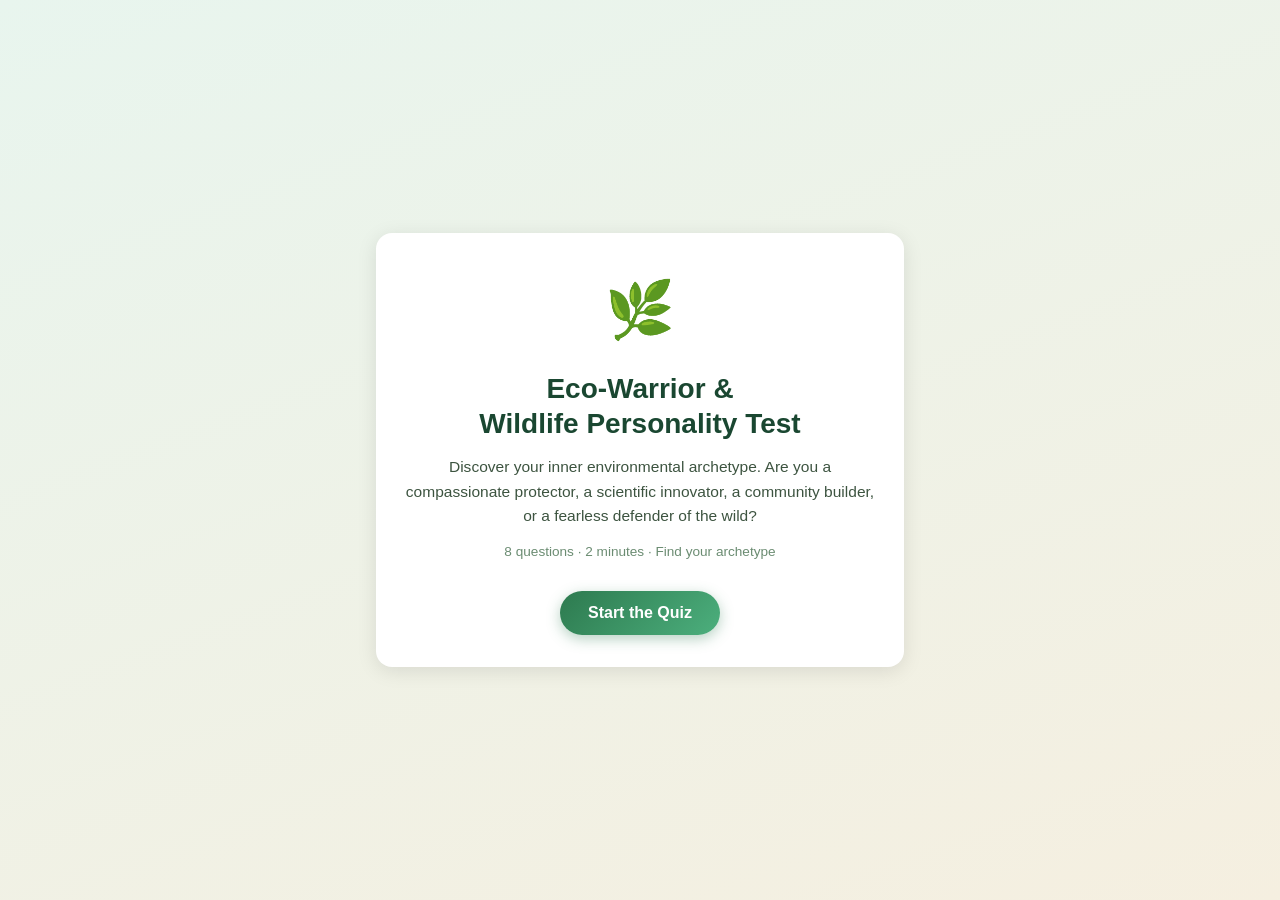
==== index.html @ ed397ce4 "Add files via upload" ====
<!DOCTYPE html>
<html lang="en">
<head>
  <meta charset="UTF-8" />
  <meta name="viewport" content="width=device-width, initial-scale=1.0" />
  <title>Eco-Warrior & Wildlife Personality Test</title>
  <link rel="stylesheet" href="style.css" />
</head>
<body>

  <div id="test-banner" class="test-banner hidden">⚠️ TEST MODE — submissions logged, not sent</div>

  <!-- Hidden iframe + form for Google Form submission (no page redirect) -->
  <iframe name="hidden-form-target" style="display:none;" aria-hidden="true"></iframe>
  <form id="google-form" method="POST" target="hidden-form-target" style="display:none;" aria-hidden="true"></form>

  <div class="app">

    <!-- LANDING -->
    <section id="page-landing" class="page active">
      <div class="card landing-card">
        <div class="hero-icon">🌿</div>
        <h1>Eco-Warrior &amp;<br>Wildlife Personality Test</h1>
        <p class="subtitle">Discover your inner environmental archetype. Are you a compassionate protector, a scientific innovator, a community builder, or a fearless defender of the wild?</p>
        <p class="tagline">8 questions · 2 minutes · Find your archetype</p>
        <button class="btn btn-primary" id="btn-start">Start the Quiz</button>
      </div>
    </section>

    <!-- QUIZ -->
    <section id="page-quiz" class="page">
      <div class="quiz-header">
        <div class="progress-wrap">
          <div class="progress-fill" id="progress-fill"></div>
        </div>
        <div class="progress-label" id="progress-label">Question 1 of 8</div>
      </div>
      <div class="card question-card">
        <p class="q-number" id="q-number">Q1</p>
        <h2 class="q-text" id="q-text"></h2>
        <div id="options-single" class="options-list"></div>
        <div id="options-multi" class="options-list hidden"></div>
        <div class="quiz-nav">
          <button class="btn btn-secondary" id="btn-back">Back</button>
          <button class="btn btn-primary" id="btn-next" disabled>Next</button>
        </div>
      </div>
    </section>

    <!-- RESULT -->
    <section id="page-result" class="page">
      <div class="card result-card">
        <div class="result-icon" id="result-icon"></div>
        <p class="result-label">Your archetype is</p>
        <h2 class="result-title" id="result-title"></h2>
        <p class="result-desc" id="result-desc"></p>
        <div class="secondary-block">
          <span class="secondary-label">Secondary archetype: </span>
          <span class="secondary-name" id="secondary-name"></span>
        </div>
        <div class="score-bars" id="score-bars"></div>
        <button class="btn btn-primary" id="btn-retake">Retake Quiz</button>
      </div>
    </section>

  </div>

  <!-- Test mode modal -->
  <div id="test-modal" class="modal-overlay hidden">
    <div class="modal-box">
      <h3>TEST MODE — Submission Data</h3>
      <p class="modal-note">Verify these field IDs match your Google Form. Set <code>TEST_MODE = false</code> in script.js when ready.</p>
      <pre id="test-modal-content"></pre>
      <button class="btn btn-primary" id="test-modal-close">Close</button>
    </div>
  </div>

  <script src="script.js"></script>
</body>
</html>
---- style.css ----
*, *::before, *::after { box-sizing: border-box; margin: 0; padding: 0; }

:root {
  --green-dark:  #1a4731;
  --green-mid:   #2d7a4f;
  --green-light: #4caf7d;
  --green-pale:  #e8f5ee;
  --earth:       #8b6914;
  --earth-light: #f5efe0;
  --text-dark:   #1c2b1e;
  --text-mid:    #3d5440;
  --text-light:  #6b8c72;
  --white:       #ffffff;
  --shadow:      0 4px 20px rgba(0,0,0,0.10);
  --radius:      16px;
  --radius-sm:   10px;
  --t:           0.25s ease;
}

body {
  font-family: -apple-system, BlinkMacSystemFont, 'Segoe UI', Roboto, sans-serif;
  background: linear-gradient(160deg, #e8f5ee 0%, #f5efe0 100%);
  min-height: 100vh;
  color: var(--text-dark);
  line-height: 1.6;
}

.app {
  max-width: 560px;
  margin: 0 auto;
  padding: 16px;
  min-height: 100vh;
  display: flex;
  flex-direction: column;
  justify-content: center;
}

.page { display: none; }
.page.active { display: block; animation: fadeIn 0.3s ease; }
@keyframes fadeIn { from { opacity: 0; transform: translateY(12px); } to { opacity: 1; transform: translateY(0); } }

.card { background: var(--white); border-radius: var(--radius); padding: 32px 28px; box-shadow: var(--shadow); }

/* Landing */
.landing-card { text-align: center; }
.hero-icon { font-size: 56px; margin-bottom: 16px; }
.landing-card h1 { font-size: 1.75rem; font-weight: 800; color: var(--green-dark); line-height: 1.25; margin-bottom: 14px; }
.subtitle { color: var(--text-mid); font-size: 0.97rem; margin-bottom: 12px; }
.tagline { font-size: 0.85rem; color: var(--text-light); margin-bottom: 28px; font-weight: 500; }

/* Buttons */
.btn { display: inline-block; padding: 13px 28px; border-radius: 50px; font-size: 1rem; font-weight: 700; cursor: pointer; border: none; transition: transform var(--t), box-shadow var(--t); }
.btn:active { transform: scale(0.97); }
.btn-primary { background: linear-gradient(135deg, var(--green-mid), var(--green-light)); color: var(--white); box-shadow: 0 4px 14px rgba(45,122,79,0.35); }
.btn-primary:hover { box-shadow: 0 6px 20px rgba(45,122,79,0.45); transform: translateY(-1px); }
.btn-primary:disabled { background: #b0c9b8; box-shadow: none; cursor: not-allowed; transform: none; }
.btn-secondary { background: var(--green-pale); color: var(--green-dark); }
.btn-secondary:hover { background: #d4ecde; }

/* Progress */
.quiz-header { margin-bottom: 16px; }
.progress-wrap { background: #d4ecde; border-radius: 50px; height: 8px; overflow: hidden; margin-bottom: 8px; }
.progress-fill { height: 100%; background: linear-gradient(90deg, var(--green-mid), var(--green-light)); border-radius: 50px; transition: width 0.4s ease; }
.progress-label { font-size: 0.82rem; color: var(--text-light); font-weight: 600; text-align: right; }

/* Question */
.q-number { font-size: 0.8rem; font-weight: 700; color: var(--green-light); text-transform: uppercase; letter-spacing: 0.08em; margin-bottom: 8px; }
.q-text { font-size: 1.15rem; font-weight: 700; color: var(--green-dark); margin-bottom: 22px; line-height: 1.4; }

/* Options */
.options-list { display: flex; flex-direction: column; gap: 10px; margin-bottom: 24px; }
.options-list.hidden { display: none; }

.option-btn {
  width: 100%; text-align: left; padding: 14px 18px;
  border-radius: var(--radius-sm); border: 2px solid #d4ecde;
  background: var(--green-pale); color: var(--text-dark);
  font-size: 0.95rem; cursor: pointer; line-height: 1.4;
  transition: border-color var(--t), background var(--t), transform var(--t);
}
.option-btn:hover { border-color: var(--green-light); background: #ddf0e6; transform: translateX(3px); }
.option-btn.selected { border-color: var(--green-mid); background: #c8e8d4; font-weight: 600; }

.option-check-label {
  display: flex; align-items: flex-start; gap: 12px; padding: 14px 18px;
  border-radius: var(--radius-sm); border: 2px solid #d4ecde;
  background: var(--green-pale); cursor: pointer; font-size: 0.95rem; line-height: 1.4;
  transition: border-color var(--t), background var(--t);
}
.option-check-label:hover { border-color: var(--green-light); background: #ddf0e6; }
.option-check-label.selected { border-color: var(--green-mid); background: #c8e8d4; font-weight: 600; }
.option-check-label input[type="checkbox"] { margin-top: 2px; accent-color: var(--green-mid); width: 18px; height: 18px; flex-shrink: 0; cursor: pointer; }

.other-input {
  margin-top: 8px; width: 100%; padding: 10px 14px;
  border-radius: var(--radius-sm); border: 2px solid #d4ecde;
  font-size: 0.95rem; color: var(--text-dark); outline: none;
  transition: border-color var(--t);
}
.other-input:focus { border-color: var(--green-mid); }

.quiz-nav { display: flex; justify-content: space-between; gap: 12px; }
.quiz-nav .btn { flex: 1; text-align: center; }

/* Result */
.result-card { text-align: center; }
.result-icon { font-size: 64px; margin-bottom: 8px; }
.result-label { font-size: 0.85rem; font-weight: 600; color: var(--text-light); text-transform: uppercase; letter-spacing: 0.08em; margin-bottom: 4px; }
.result-title { font-size: 1.7rem; font-weight: 800; color: var(--green-dark); margin-bottom: 14px; }
.result-desc { color: var(--text-mid); font-size: 0.97rem; margin-bottom: 18px; line-height: 1.6; }
.secondary-block { display: inline-block; background: var(--earth-light); border-radius: 50px; padding: 6px 18px; margin-bottom: 28px; font-size: 0.88rem; }
.secondary-label { color: var(--earth); font-weight: 600; }
.secondary-name { color: var(--text-dark); font-weight: 700; }

/* Score bars */
.score-bars { display: flex; flex-direction: column; gap: 14px; margin-bottom: 28px; text-align: left; }
.score-row-header { display: flex; justify-content: space-between; align-items: baseline; margin-bottom: 5px; }
.score-name { font-size: 0.88rem; font-weight: 600; color: var(--text-dark); }
.score-pct  { font-size: 0.88rem; font-weight: 700; color: var(--green-mid); }
.score-bar-bg   { background: #d4ecde; border-radius: 50px; height: 10px; overflow: hidden; }
.score-bar-fill { height: 100%; border-radius: 50px; background: linear-gradient(90deg, var(--green-mid), var(--green-light)); transition: width 0.8s ease; }
.score-row.primary .score-bar-bg   { height: 14px; }
.score-row.primary .score-bar-fill { background: linear-gradient(90deg, var(--green-dark), var(--green-mid)); }
.score-row.primary .score-name     { font-size: 0.95rem; font-weight: 800; color: var(--green-dark); }
.score-row.primary .score-pct      { font-size: 0.95rem; color: var(--green-dark); }

/* Test mode */
.test-banner { position: fixed; top: 0; left: 0; right: 0; z-index: 1000; background: #e53e3e; color: #fff; text-align: center; padding: 7px; font-size: 0.82rem; font-weight: 800; letter-spacing: 0.08em; }
.test-banner.hidden { display: none; }

.modal-overlay { position: fixed; inset: 0; z-index: 2000; background: rgba(0,0,0,0.55); display: flex; align-items: center; justify-content: center; padding: 16px; }
.modal-overlay.hidden { display: none; }
.modal-box { background: var(--white); border-radius: var(--radius); padding: 28px; max-width: 520px; width: 100%; max-height: 80vh; display: flex; flex-direction: column; gap: 14px; }
.modal-box h3 { color: #e53e3e; font-size: 1.1rem; }
.modal-note { font-size: 0.85rem; color: var(--text-light); }
.modal-note code { background: #f0f0f0; padding: 1px 5px; border-radius: 4px; font-size: 0.82rem; }
.modal-box pre { background: #f4f4f4; border-radius: var(--radius-sm); padding: 14px; font-size: 0.78rem; overflow: auto; flex: 1; white-space: pre-wrap; word-break: break-all; }

.hidden { display: none !important; }

@media (max-width: 400px) {
  .card { padding: 24px 18px; }
  .landing-card h1 { font-size: 1.45rem; }
  .q-text { font-size: 1.05rem; }
}
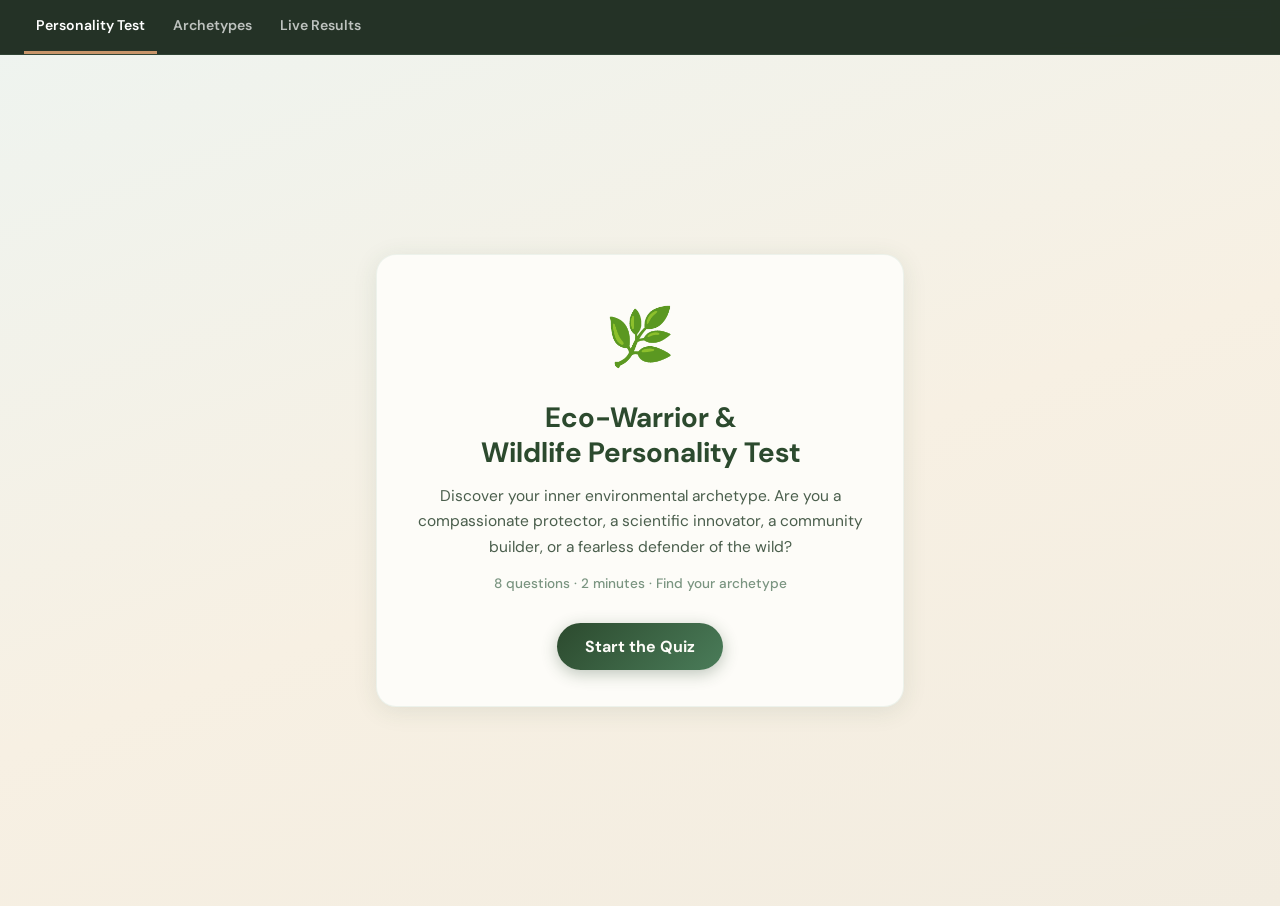
==== commit 998178d7: "Add files via upload" ====
--- a/index.html
+++ b/index.html
@@ -4,9 +4,17 @@
   <meta charset="UTF-8" />
   <meta name="viewport" content="width=device-width, initial-scale=1.0" />
   <title>Eco-Warrior & Wildlife Personality Test</title>
+  <link rel="preconnect" href="https://fonts.googleapis.com">
+  <link href="https://fonts.googleapis.com/css2?family=DM+Sans:wght@400;500;600;700;800&display=swap" rel="stylesheet">
   <link rel="stylesheet" href="style.css" />
 </head>
 <body>
+
+<nav class="site-nav">
+  <a href="index.html" class="active">Personality Test</a>
+  <a href="archetypes.html">Archetypes</a>
+  <a href="live-results.html">Live Results</a>
+</nav>
 
   <div id="test-banner" class="test-banner hidden">⚠️ TEST MODE — submissions logged, not sent</div>
 
--- a/style.css
+++ b/style.css
@@ -1,35 +1,57 @@
 *, *::before, *::after { box-sizing: border-box; margin: 0; padding: 0; }
 
 :root {
-  --green-dark:  #1a4731;
-  --green-mid:   #2d7a4f;
-  --green-light: #4caf7d;
-  --green-pale:  #e8f5ee;
-  --earth:       #8b6914;
-  --earth-light: #f5efe0;
-  --text-dark:   #1c2b1e;
-  --text-mid:    #3d5440;
-  --text-light:  #6b8c72;
-  --white:       #ffffff;
-  --shadow:      0 4px 20px rgba(0,0,0,0.10);
-  --radius:      16px;
-  --radius-sm:   10px;
+  --forest:      #2c4a2e;
+  --moss:        #4a7c59;
+  --sage:        #7aab8a;
+  --sage-pale:   #eef4f0;
+  --earth:       #8c6d3f;
+  --earth-light: #f7f0e3;
+  --text-dark:   #1e2d20;
+  --text-mid:    #4a5e4c;
+  --text-light:  #7a9480;
+  --white:       #fdfcf8;
+  --shadow:      0 4px 24px rgba(44,74,46,0.10);
+  --shadow-hover:0 8px 32px rgba(44,74,46,0.16);
+  --radius:      20px;
+  --radius-sm:   12px;
   --t:           0.25s ease;
 }
 
 body {
-  font-family: -apple-system, BlinkMacSystemFont, 'Segoe UI', Roboto, sans-serif;
-  background: linear-gradient(160deg, #e8f5ee 0%, #f5efe0 100%);
+  font-family: 'DM Sans', system-ui, -apple-system, sans-serif;
+  background: linear-gradient(160deg, #eef4f0 0%, #f7f0e3 55%, #f2ece0 100%);
   min-height: 100vh;
   color: var(--text-dark);
-  line-height: 1.6;
-}
-
+  line-height: 1.65;
+}
+
+/* ---- NAV ----------------------------------------------------------------- */
+.site-nav {
+  position: sticky; top: 0; z-index: 100;
+  background: rgba(28,42,30,0.96);
+  backdrop-filter: blur(8px);
+  -webkit-backdrop-filter: blur(8px);
+  border-bottom: 1px solid rgba(122,171,138,0.15);
+  padding: 0 24px;
+  display: flex; gap: 4px; align-items: center;
+}
+.site-nav a {
+  color: rgba(255,255,255,0.70); text-decoration: none;
+  font-size: 0.88rem; font-weight: 600; padding: 14px 12px;
+  border-bottom: 3px solid transparent;
+  border-radius: 6px 6px 0 0;
+  transition: color var(--t), border-color var(--t), background var(--t);
+}
+.site-nav a:hover { color: #fff; background: rgba(255,255,255,0.06); }
+.site-nav a.active { color: #fff; border-bottom-color: #c8956a; }
+
+/* ---- LAYOUT -------------------------------------------------------------- */
 .app {
   max-width: 560px;
   margin: 0 auto;
-  padding: 16px;
-  min-height: 100vh;
+  padding: 24px 16px;
+  min-height: calc(100vh - 49px);
   display: flex;
   flex-direction: column;
   justify-content: center;
@@ -39,107 +61,234 @@
 .page.active { display: block; animation: fadeIn 0.3s ease; }
 @keyframes fadeIn { from { opacity: 0; transform: translateY(12px); } to { opacity: 1; transform: translateY(0); } }
 
-.card { background: var(--white); border-radius: var(--radius); padding: 32px 28px; box-shadow: var(--shadow); }
-
-/* Landing */
+.card {
+  background: var(--white);
+  border-radius: var(--radius);
+  padding: 36px 32px;
+  box-shadow: var(--shadow);
+  border: 1px solid rgba(122,171,138,0.12);
+}
+
+/* ---- LANDING ------------------------------------------------------------- */
 .landing-card { text-align: center; }
-.hero-icon { font-size: 56px; margin-bottom: 16px; }
-.landing-card h1 { font-size: 1.75rem; font-weight: 800; color: var(--green-dark); line-height: 1.25; margin-bottom: 14px; }
+.hero-icon { font-size: 56px; margin-bottom: 16px; position: relative; display: inline-block; }
+.hero-icon::before {
+  content: '';
+  position: absolute;
+  width: 90px; height: 90px;
+  background: radial-gradient(circle, rgba(122,171,138,0.28) 0%, transparent 70%);
+  border-radius: 50%;
+  top: 50%; left: 50%;
+  transform: translate(-50%, -50%);
+  z-index: -1;
+}
+.landing-card h1 { font-size: 1.75rem; font-weight: 700; color: var(--forest); line-height: 1.25; margin-bottom: 14px; }
 .subtitle { color: var(--text-mid); font-size: 0.97rem; margin-bottom: 12px; }
 .tagline { font-size: 0.85rem; color: var(--text-light); margin-bottom: 28px; font-weight: 500; }
 
-/* Buttons */
-.btn { display: inline-block; padding: 13px 28px; border-radius: 50px; font-size: 1rem; font-weight: 700; cursor: pointer; border: none; transition: transform var(--t), box-shadow var(--t); }
+/* ---- BUTTONS ------------------------------------------------------------- */
+.btn { display: inline-block; padding: 13px 28px; border-radius: 50px; font-size: 1rem; font-weight: 700; cursor: pointer; border: none; transition: transform var(--t), box-shadow var(--t), background var(--t); font-family: inherit; }
 .btn:active { transform: scale(0.97); }
-.btn-primary { background: linear-gradient(135deg, var(--green-mid), var(--green-light)); color: var(--white); box-shadow: 0 4px 14px rgba(45,122,79,0.35); }
-.btn-primary:hover { box-shadow: 0 6px 20px rgba(45,122,79,0.45); transform: translateY(-1px); }
-.btn-primary:disabled { background: #b0c9b8; box-shadow: none; cursor: not-allowed; transform: none; }
-.btn-secondary { background: var(--green-pale); color: var(--green-dark); }
-.btn-secondary:hover { background: #d4ecde; }
-
-/* Progress */
+.btn-primary { background: linear-gradient(135deg, var(--forest), var(--moss)); color: var(--white); box-shadow: 0 4px 16px rgba(44,74,46,0.30); }
+.btn-primary:hover { box-shadow: 0 6px 24px rgba(44,74,46,0.40); transform: translateY(-2px); }
+.btn-primary:disabled { background: #c2d4c6; color: #8aaa90; box-shadow: none; cursor: not-allowed; transform: none; }
+.btn-secondary { background: var(--earth-light); color: var(--forest); border: 1px solid rgba(140,109,63,0.20); }
+.btn-secondary:hover { background: #f0e6d0; border-color: rgba(140,109,63,0.35); }
+
+/* ---- PROGRESS ------------------------------------------------------------ */
 .quiz-header { margin-bottom: 16px; }
-.progress-wrap { background: #d4ecde; border-radius: 50px; height: 8px; overflow: hidden; margin-bottom: 8px; }
-.progress-fill { height: 100%; background: linear-gradient(90deg, var(--green-mid), var(--green-light)); border-radius: 50px; transition: width 0.4s ease; }
+.progress-wrap { background: #ddd8ce; border-radius: 50px; height: 8px; overflow: hidden; margin-bottom: 8px; }
+.progress-fill { height: 100%; background: linear-gradient(90deg, var(--moss), var(--sage)); border-radius: 50px; transition: width 0.4s ease; }
 .progress-label { font-size: 0.82rem; color: var(--text-light); font-weight: 600; text-align: right; }
 
-/* Question */
-.q-number { font-size: 0.8rem; font-weight: 700; color: var(--green-light); text-transform: uppercase; letter-spacing: 0.08em; margin-bottom: 8px; }
-.q-text { font-size: 1.15rem; font-weight: 700; color: var(--green-dark); margin-bottom: 22px; line-height: 1.4; }
-
-/* Options */
+/* ---- QUESTION ------------------------------------------------------------ */
+.q-number { font-size: 0.8rem; font-weight: 700; color: var(--earth); text-transform: uppercase; letter-spacing: 0.08em; margin-bottom: 8px; }
+.q-text { font-size: 1.15rem; font-weight: 700; color: var(--forest); margin-bottom: 22px; line-height: 1.4; }
+
+/* ---- OPTIONS ------------------------------------------------------------- */
 .options-list { display: flex; flex-direction: column; gap: 10px; margin-bottom: 24px; }
 .options-list.hidden { display: none; }
 
 .option-btn {
   width: 100%; text-align: left; padding: 14px 18px;
-  border-radius: var(--radius-sm); border: 2px solid #d4ecde;
-  background: var(--green-pale); color: var(--text-dark);
-  font-size: 0.95rem; cursor: pointer; line-height: 1.4;
+  border-radius: var(--radius-sm); border: 2px solid #ddd8ce;
+  background: #f7f4ef; color: var(--text-dark);
+  font-size: 0.95rem; cursor: pointer; line-height: 1.4; font-family: inherit;
   transition: border-color var(--t), background var(--t), transform var(--t);
 }
-.option-btn:hover { border-color: var(--green-light); background: #ddf0e6; transform: translateX(3px); }
-.option-btn.selected { border-color: var(--green-mid); background: #c8e8d4; font-weight: 600; }
+.option-btn:hover { border-color: var(--sage); background: #eef4f0; transform: translateX(3px); }
+.option-btn.selected { border-color: var(--moss); background: #e2ede6; font-weight: 600; }
 
 .option-check-label {
   display: flex; align-items: flex-start; gap: 12px; padding: 14px 18px;
-  border-radius: var(--radius-sm); border: 2px solid #d4ecde;
-  background: var(--green-pale); cursor: pointer; font-size: 0.95rem; line-height: 1.4;
+  border-radius: var(--radius-sm); border: 2px solid #ddd8ce;
+  background: #f7f4ef; cursor: pointer; font-size: 0.95rem; line-height: 1.4;
   transition: border-color var(--t), background var(--t);
 }
-.option-check-label:hover { border-color: var(--green-light); background: #ddf0e6; }
-.option-check-label.selected { border-color: var(--green-mid); background: #c8e8d4; font-weight: 600; }
-.option-check-label input[type="checkbox"] { margin-top: 2px; accent-color: var(--green-mid); width: 18px; height: 18px; flex-shrink: 0; cursor: pointer; }
+.option-check-label:hover { border-color: var(--sage); background: #eef4f0; }
+.option-check-label.selected { border-color: var(--moss); background: #e2ede6; font-weight: 600; }
+.option-check-label input[type="checkbox"] { margin-top: 2px; accent-color: var(--moss); width: 18px; height: 18px; flex-shrink: 0; cursor: pointer; }
 
 .other-input {
   margin-top: 8px; width: 100%; padding: 10px 14px;
-  border-radius: var(--radius-sm); border: 2px solid #d4ecde;
-  font-size: 0.95rem; color: var(--text-dark); outline: none;
+  border-radius: var(--radius-sm); border: 2px solid #ddd8ce;
+  font-size: 0.95rem; color: var(--text-dark); outline: none; font-family: inherit;
+  background: #f7f4ef;
   transition: border-color var(--t);
 }
-.other-input:focus { border-color: var(--green-mid); }
+.other-input:focus { border-color: var(--moss); }
 
 .quiz-nav { display: flex; justify-content: space-between; gap: 12px; }
 .quiz-nav .btn { flex: 1; text-align: center; }
 
-/* Result */
+/* ---- RESULT -------------------------------------------------------------- */
 .result-card { text-align: center; }
+.result-card::before {
+  content: '';
+  display: block;
+  width: 48px; height: 4px;
+  background: linear-gradient(90deg, var(--moss), var(--sage));
+  border-radius: 2px;
+  margin: 0 auto 24px;
+}
 .result-icon { font-size: 64px; margin-bottom: 8px; }
 .result-label { font-size: 0.85rem; font-weight: 600; color: var(--text-light); text-transform: uppercase; letter-spacing: 0.08em; margin-bottom: 4px; }
-.result-title { font-size: 1.7rem; font-weight: 800; color: var(--green-dark); margin-bottom: 14px; }
-.result-desc { color: var(--text-mid); font-size: 0.97rem; margin-bottom: 18px; line-height: 1.6; }
-.secondary-block { display: inline-block; background: var(--earth-light); border-radius: 50px; padding: 6px 18px; margin-bottom: 28px; font-size: 0.88rem; }
+.result-title { font-size: 1.7rem; font-weight: 700; color: var(--forest); margin-bottom: 14px; }
+.result-desc { color: var(--text-mid); font-size: 0.97rem; margin-bottom: 18px; line-height: 1.7; }
+.secondary-block { display: inline-block; background: var(--earth-light); border: 1px solid rgba(140,109,63,0.18); border-radius: 50px; padding: 7px 20px; margin-bottom: 28px; font-size: 0.88rem; }
 .secondary-label { color: var(--earth); font-weight: 600; }
 .secondary-name { color: var(--text-dark); font-weight: 700; }
 
-/* Score bars */
+/* ---- SCORE BARS ---------------------------------------------------------- */
 .score-bars { display: flex; flex-direction: column; gap: 14px; margin-bottom: 28px; text-align: left; }
 .score-row-header { display: flex; justify-content: space-between; align-items: baseline; margin-bottom: 5px; }
 .score-name { font-size: 0.88rem; font-weight: 600; color: var(--text-dark); }
-.score-pct  { font-size: 0.88rem; font-weight: 700; color: var(--green-mid); }
-.score-bar-bg   { background: #d4ecde; border-radius: 50px; height: 10px; overflow: hidden; }
-.score-bar-fill { height: 100%; border-radius: 50px; background: linear-gradient(90deg, var(--green-mid), var(--green-light)); transition: width 0.8s ease; }
+.score-pct  { font-size: 0.88rem; font-weight: 700; color: var(--moss); }
+.score-bar-bg   { background: #ddd8ce; border-radius: 50px; height: 10px; overflow: hidden; }
+.score-bar-fill { height: 100%; border-radius: 50px; background: linear-gradient(90deg, var(--moss), var(--sage)); transition: width 0.8s ease; }
 .score-row.primary .score-bar-bg   { height: 14px; }
-.score-row.primary .score-bar-fill { background: linear-gradient(90deg, var(--green-dark), var(--green-mid)); }
-.score-row.primary .score-name     { font-size: 0.95rem; font-weight: 800; color: var(--green-dark); }
-.score-row.primary .score-pct      { font-size: 0.95rem; color: var(--green-dark); }
-
-/* Test mode */
-.test-banner { position: fixed; top: 0; left: 0; right: 0; z-index: 1000; background: #e53e3e; color: #fff; text-align: center; padding: 7px; font-size: 0.82rem; font-weight: 800; letter-spacing: 0.08em; }
+.score-row.primary .score-bar-fill { background: linear-gradient(90deg, var(--forest), var(--moss)); }
+.score-row.primary .score-name     { font-size: 0.95rem; font-weight: 800; color: var(--forest); }
+.score-row.primary .score-pct      { font-size: 0.95rem; color: var(--forest); }
+
+/* ---- TEST MODE ----------------------------------------------------------- */
+.test-banner { position: fixed; top: 0; left: 0; right: 0; z-index: 1000; background: #c0392b; color: #fff; text-align: center; padding: 7px; font-size: 0.82rem; font-weight: 800; letter-spacing: 0.08em; }
 .test-banner.hidden { display: none; }
 
 .modal-overlay { position: fixed; inset: 0; z-index: 2000; background: rgba(0,0,0,0.55); display: flex; align-items: center; justify-content: center; padding: 16px; }
 .modal-overlay.hidden { display: none; }
 .modal-box { background: var(--white); border-radius: var(--radius); padding: 28px; max-width: 520px; width: 100%; max-height: 80vh; display: flex; flex-direction: column; gap: 14px; }
-.modal-box h3 { color: #e53e3e; font-size: 1.1rem; }
+.modal-box h3 { color: #c0392b; font-size: 1.1rem; }
 .modal-note { font-size: 0.85rem; color: var(--text-light); }
-.modal-note code { background: #f0f0f0; padding: 1px 5px; border-radius: 4px; font-size: 0.82rem; }
-.modal-box pre { background: #f4f4f4; border-radius: var(--radius-sm); padding: 14px; font-size: 0.78rem; overflow: auto; flex: 1; white-space: pre-wrap; word-break: break-all; }
+.modal-note code { background: #f0ede8; padding: 1px 5px; border-radius: 4px; font-size: 0.82rem; }
+.modal-box pre { background: #f4f1ec; border-radius: var(--radius-sm); padding: 14px; font-size: 0.78rem; overflow: auto; flex: 1; white-space: pre-wrap; word-break: break-all; }
 
 .hidden { display: none !important; }
 
+/* ---- ARCHETYPES PAGE ----------------------------------------------------- */
+.arch-page { max-width: 1000px; margin: 0 auto; padding: 64px 24px 96px; }
+
+.arch-page-header { text-align: center; max-width: 600px; margin: 0 auto 80px; }
+.arch-page-header h1 { font-size: 2.2rem; font-weight: 800; color: var(--forest); margin-bottom: 16px; line-height: 1.2; }
+.arch-page-header p { font-size: 1.05rem; color: var(--text-mid); line-height: 1.75; }
+
+/* Two-column alternating section */
+.arch-section {
+  display: grid;
+  grid-template-columns: 1fr 1fr;
+  gap: 64px;
+  align-items: center;
+  margin-bottom: 0;
+}
+.arch-section--flip .arch-section-visual { order: -1; }
+.arch-section--flip .arch-section-text   { order:  1; }
+
+/* Visual panel */
+.arch-visual-panel {
+  position: relative;
+  border-radius: 24px;
+  overflow: hidden;
+  aspect-ratio: 4 / 3;
+  background: linear-gradient(145deg, color-mix(in srgb, var(--accent) 18%, #f7f0e3), color-mix(in srgb, var(--accent) 8%, #eef4f0));
+  display: flex; align-items: center; justify-content: center;
+}
+.arch-img { width: 100%; height: 100%; object-fit: cover; position: absolute; inset: 0; }
+.arch-visual-fallback { display: flex; align-items: center; justify-content: center; width: 100%; height: 100%; }
+.arch-visual-icon { font-size: 80px; opacity: 0.55; }
+
+/* Text column */
+.arch-section-text { display: flex; flex-direction: column; gap: 24px; }
+.arch-section-label { font-size: 0.75rem; font-weight: 700; text-transform: uppercase; letter-spacing: 0.12em; color: var(--text-light); }
+.arch-section-name { font-size: 1.9rem; font-weight: 800; color: var(--forest); line-height: 1.15; margin-top: -8px; }
+.arch-section-tagline { font-size: 1rem; color: var(--moss); font-weight: 600; margin-top: -12px; }
+.arch-section-desc { font-size: 1rem; color: var(--text-mid); line-height: 1.8; }
+
+.arch-meta-label { font-size: 0.72rem; font-weight: 700; text-transform: uppercase; letter-spacing: 0.10em; color: var(--text-light); margin-bottom: 10px; }
+.arch-pills { display: flex; flex-wrap: wrap; gap: 8px; }
+.arch-pill { background: var(--sage-pale); color: var(--forest); border: 1px solid rgba(74,124,89,0.20); border-radius: 50px; padding: 5px 16px; font-size: 0.83rem; font-weight: 600; }
+
+.arch-impact-text { font-size: 0.95rem; color: var(--text-mid); line-height: 1.75; }
+
+.arch-next {
+  background: var(--earth-light);
+  border-left: 3px solid var(--earth);
+  border-radius: 0 var(--radius-sm) var(--radius-sm) 0;
+  padding: 14px 18px;
+  font-size: 0.92rem;
+  color: var(--text-mid);
+  line-height: 1.6;
+}
+.arch-next-label { font-weight: 700; color: var(--earth); margin-right: 6px; }
+
+/* Organic divider */
+.arch-divider {
+  display: flex; align-items: center; gap: 16px;
+  padding: 56px 0;
+  color: var(--sage);
+}
+.arch-divider::before,
+.arch-divider::after {
+  content: '';
+  flex: 1;
+  height: 1px;
+  background: linear-gradient(90deg, transparent, rgba(122,171,138,0.35), transparent);
+}
+.arch-divider-icon { font-size: 20px; opacity: 0.6; flex-shrink: 0; }
+
+/* ---- LIVE RESULTS PAGE --------------------------------------------------- */
+.results-grid { display: grid; grid-template-columns: repeat(2, 1fr); gap: 14px; margin-bottom: 24px; }
+.result-stat-card {
+  background: var(--white); border-radius: var(--radius-sm); padding: 20px 18px;
+  box-shadow: var(--shadow); border: 1px solid rgba(122,171,138,0.12); text-align: center;
+}
+.result-stat-card .stat-icon { font-size: 32px; margin-bottom: 6px; }
+.result-stat-card .stat-name { font-size: 0.88rem; font-weight: 700; color: var(--forest); margin-bottom: 4px; }
+.result-stat-card .stat-pct { font-size: 1.6rem; font-weight: 800; color: var(--moss); }
+.result-stat-card .stat-count { font-size: 0.78rem; color: var(--text-light); }
+
+.results-bars { background: var(--white); border-radius: var(--radius); padding: 28px; box-shadow: var(--shadow); border: 1px solid rgba(122,171,138,0.12); margin-bottom: 32px; }
+.results-bars h2 { font-size: 1rem; font-weight: 700; color: var(--forest); margin-bottom: 20px; }
+.results-meta { font-size: 0.85rem; color: var(--text-light); margin-bottom: 28px; }
+.no-data { text-align: center; padding: 56px 16px; color: var(--text-light); }
+.no-data p { margin-bottom: 20px; font-size: 0.97rem; }
+
+/* ---- RESPONSIVE ---------------------------------------------------------- */
+@media (max-width: 720px) {
+  .arch-page { padding: 40px 20px 72px; }
+  .arch-page-header { margin-bottom: 56px; }
+  .arch-page-header h1 { font-size: 1.7rem; }
+  .arch-section {
+    grid-template-columns: 1fr;
+    gap: 32px;
+  }
+  .arch-section--flip .arch-section-visual { order: 0; }
+  .arch-section--flip .arch-section-text   { order: 0; }
+  .arch-section-name { font-size: 1.5rem; }
+  .arch-divider { padding: 40px 0; }
+  .results-grid { grid-template-columns: repeat(2, 1fr); }
+}
 @media (max-width: 400px) {
-  .card { padding: 24px 18px; }
+  .card { padding: 28px 20px; }
   .landing-card h1 { font-size: 1.45rem; }
   .q-text { font-size: 1.05rem; }
 }
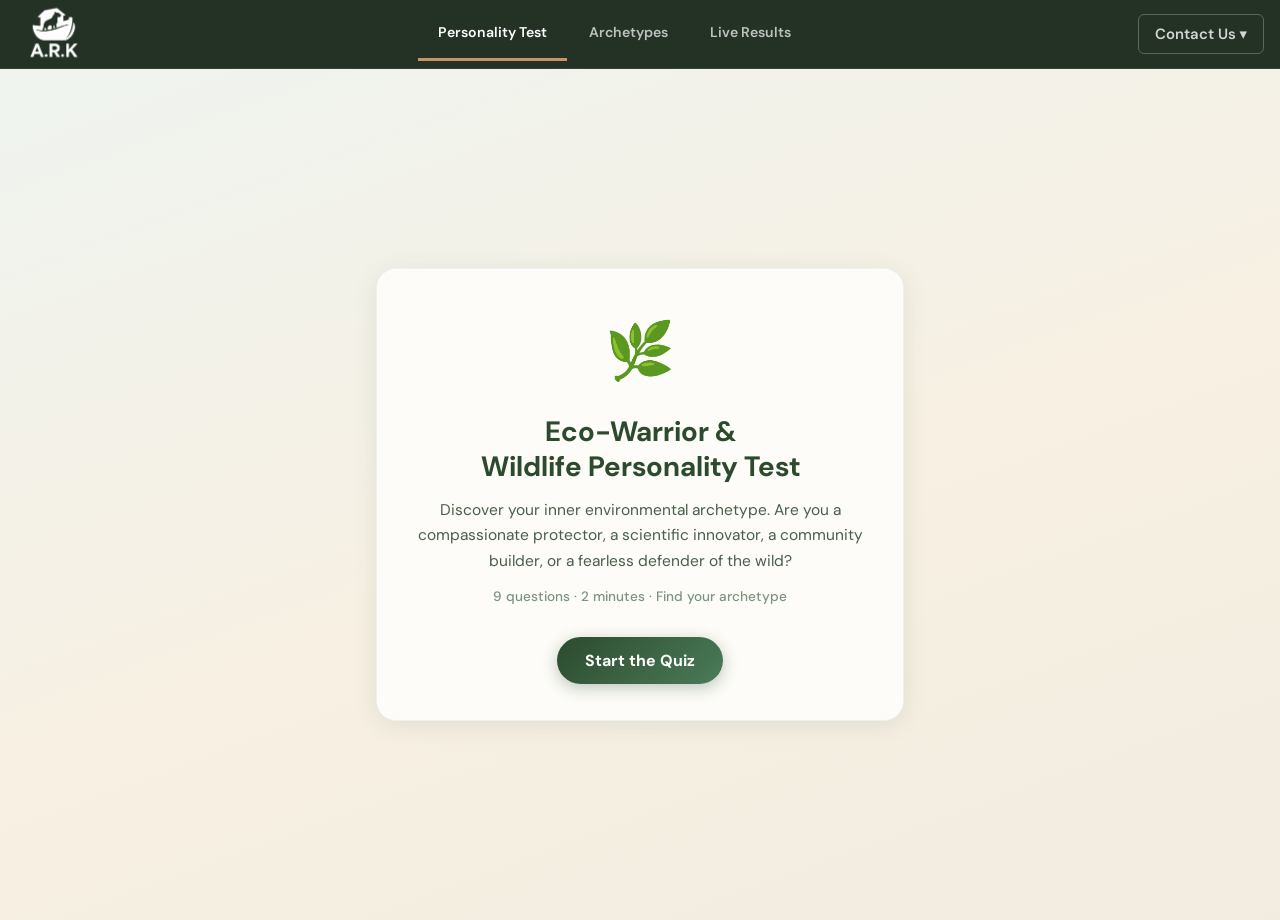
==== commit e07f864f: "Add files via upload" ====
--- a/index.html
+++ b/index.html
@@ -11,9 +11,40 @@
 <body>
 
 <nav class="site-nav">
-  <a href="index.html" class="active">Personality Test</a>
-  <a href="archetypes.html">Archetypes</a>
-  <a href="live-results.html">Live Results</a>
+  <a href="index.html" class="nav-ark-logo">
+    <img src="assets/ARK_white_transparent_header.png" alt="ARK Initiative" class="ark-logo">
+  </a>
+  <div class="nav-links">
+    <a href="index.html" class="active">Personality Test</a>
+    <a href="archetypes.html">Archetypes</a>
+    <a href="live-results.html">Live Results</a>
+  </div>
+  <div class="nav-contact-wrap">
+    <button class="nav-contact-btn" id="contact-btn" aria-haspopup="true" aria-expanded="false">Contact Us ▾</button>
+    <div class="nav-contact-dropdown" id="contact-dropdown" role="menu">
+      <div class="nav-contact-item">
+        <img src="assets/LinkedIn_icon.svg.png" alt="" class="nav-contact-icon">
+        <div class="nav-contact-text">
+          <span class="nav-contact-platform">LinkedIn</span>
+          <a class="nav-contact-account" href="https://www.linkedin.com/company/a-r-k-initiative" target="_blank" rel="noopener">A.R.K Initiative</a>
+        </div>
+      </div>
+      <div class="nav-contact-item">
+        <img src="assets/Instagram_icon.png" alt="" class="nav-contact-icon">
+        <div class="nav-contact-text">
+          <span class="nav-contact-platform">Instagram</span>
+          <a class="nav-contact-account" href="https://www.instagram.com/arkinitiative.sg?utm_source=ig_web_button_share_sheet&igsh=ZDNlZDc0MzIxNw==" target="_blank" rel="noopener">@arkinitiative.sg</a>
+        </div>
+      </div>
+      <div class="nav-contact-item">
+        <img src="assets/Gmail_icon_(2020).png" alt="" class="nav-contact-icon">
+        <div class="nav-contact-text">
+          <span class="nav-contact-platform">Email</span>
+          <span class="nav-contact-account">arkinitiative.bagus.sg@gmail.com</span>
+        </div>
+      </div>
+    </div>
+  </div>
 </nav>
 
   <div id="test-banner" class="test-banner hidden">⚠️ TEST MODE — submissions logged, not sent</div>
@@ -30,7 +61,7 @@
         <div class="hero-icon">🌿</div>
         <h1>Eco-Warrior &amp;<br>Wildlife Personality Test</h1>
         <p class="subtitle">Discover your inner environmental archetype. Are you a compassionate protector, a scientific innovator, a community builder, or a fearless defender of the wild?</p>
-        <p class="tagline">8 questions · 2 minutes · Find your archetype</p>
+        <p class="tagline">9 questions · 2 minutes · Find your archetype</p>
         <button class="btn btn-primary" id="btn-start">Start the Quiz</button>
       </div>
     </section>
@@ -41,7 +72,7 @@
         <div class="progress-wrap">
           <div class="progress-fill" id="progress-fill"></div>
         </div>
-        <div class="progress-label" id="progress-label">Question 1 of 8</div>
+        <div class="progress-label" id="progress-label">Question 1 of 9</div>
       </div>
       <div class="card question-card">
         <p class="q-number" id="q-number">Q1</p>
@@ -59,15 +90,26 @@
     <section id="page-result" class="page">
       <div class="card result-card">
         <div class="result-icon" id="result-icon"></div>
-        <p class="result-label">Your archetype is</p>
-        <h2 class="result-title" id="result-title"></h2>
-        <p class="result-desc" id="result-desc"></p>
-        <div class="secondary-block">
+        <!-- Single archetype -->
+        <div id="result-single-block">
+          <p class="result-label">Your archetype is</p>
+          <h2 class="result-title" id="result-title"></h2>
+          <p class="result-desc" id="result-desc"></p>
+        </div>
+        <!-- Multiple tied archetypes -->
+        <div id="result-multi-block" class="hidden">
+          <p class="result-label">Your archetypes are</p>
+          <div class="result-multi-list"></div>
+        </div>
+        <div class="secondary-block" id="secondary-block">
           <span class="secondary-label">Secondary archetype: </span>
           <span class="secondary-name" id="secondary-name"></span>
         </div>
         <div class="score-bars" id="score-bars"></div>
-        <button class="btn btn-primary" id="btn-retake">Retake Quiz</button>
+        <div class="result-actions">
+          <a href="#" class="btn btn-primary" id="btn-explore">Explore Archetypes</a>
+          <button class="btn btn-secondary" id="btn-retake">Retake Quiz</button>
+        </div>
       </div>
     </section>
 
@@ -84,5 +126,22 @@
   </div>
 
   <script src="script.js"></script>
+  <script>
+    // Contact dropdown
+    const contactBtn = document.getElementById('contact-btn');
+    const contactDropdown = document.getElementById('contact-dropdown');
+    contactBtn.addEventListener('click', e => {
+      e.stopPropagation();
+      const open = contactDropdown.classList.contains('open');
+      contactDropdown.classList.toggle('open', !open);
+      contactBtn.setAttribute('aria-expanded', String(!open));
+    });
+    document.addEventListener('click', e => {
+      if (!contactBtn.contains(e.target) && !contactDropdown.contains(e.target)) {
+        contactDropdown.classList.remove('open');
+        contactBtn.setAttribute('aria-expanded', 'false');
+      }
+    });
+  </script>
 </body>
 </html>
--- a/style.css
+++ b/style.css
@@ -33,18 +33,102 @@
   backdrop-filter: blur(8px);
   -webkit-backdrop-filter: blur(8px);
   border-bottom: 1px solid rgba(122,171,138,0.15);
-  padding: 0 24px;
+  padding: 0 16px;
   display: flex; gap: 4px; align-items: center;
-}
-.site-nav a {
+  justify-content: space-between;
+  min-height: 68px;
+}
+.nav-ark-logo {
+  display: flex; align-items: center;
+  padding: 4px 6px;
+  flex-shrink: 0;
+  border-bottom: 3px solid transparent;
+  text-decoration: none;
+  height: 68px;
+  overflow: hidden;
+}
+.ark-logo {
+  height: 100%;
+  width: auto;
+  display: block;
+  object-fit: contain;
+  transform: scale(1.45);
+  transform-origin: center center;
+}
+.nav-links {
+  display: flex; gap: 2px; align-items: center;
+  flex: 1; justify-content: center;
+  flex-wrap: wrap;
+}
+.site-nav a, .nav-links a {
   color: rgba(255,255,255,0.70); text-decoration: none;
-  font-size: 0.88rem; font-weight: 600; padding: 14px 12px;
+  font-size: clamp(0.82rem, 2.5vw, 0.93rem); font-weight: 600;
+  padding: 14px clamp(10px, 3vw, 20px);
   border-bottom: 3px solid transparent;
   border-radius: 6px 6px 0 0;
+  white-space: nowrap;
   transition: color var(--t), border-color var(--t), background var(--t);
 }
-.site-nav a:hover { color: #fff; background: rgba(255,255,255,0.06); }
-.site-nav a.active { color: #fff; border-bottom-color: #c8956a; }
+.site-nav a:hover, .nav-links a:hover { color: #fff; background: rgba(255,255,255,0.06); }
+.site-nav a.active, .nav-links a.active { color: #fff; border-bottom-color: #c8956a; }
+
+/* Contact dropdown */
+.nav-contact-wrap { position: relative; flex-shrink: 0; }
+.nav-contact-btn {
+  background: none; border: 1px solid rgba(255,255,255,0.25);
+  color: rgba(255,255,255,0.80); font-family: inherit;
+  font-size: clamp(0.82rem, 2.5vw, 0.93rem); font-weight: 600;
+  padding: 9px clamp(10px, 2vw, 16px);
+  border-radius: 6px; cursor: pointer; white-space: nowrap;
+  transition: background var(--t), color var(--t), border-color var(--t);
+}
+.nav-contact-btn:hover { background: rgba(255,255,255,0.10); color: #fff; border-color: rgba(255,255,255,0.45); }
+.nav-contact-dropdown {
+  position: absolute; top: calc(100% + 4px); right: 0;
+  background: #1c2a1e;
+  border: 1px solid rgba(44,74,46,0.55);
+  border-radius: var(--radius-sm);
+  box-shadow: 0 8px 28px rgba(0,0,0,0.28);
+  min-width: 320px;
+  width: max-content;
+  max-width: calc(100vw - 24px);
+  z-index: 200;
+  overflow: hidden;
+  /* animation-ready closed state */
+  opacity: 0;
+  transform: translateY(-6px);
+  pointer-events: none;
+  transition: opacity 0.18s ease-out, transform 0.18s ease-out;
+}
+.nav-contact-dropdown.open {
+  opacity: 1;
+  transform: translateY(0);
+  pointer-events: auto;
+}
+.nav-contact-item {
+  display: flex; align-items: center; gap: 14px;
+  padding: 13px 18px;
+  border-bottom: 1px solid rgba(122,171,138,0.10);
+}
+.nav-contact-item:last-child { border-bottom: none; }
+.nav-contact-icon {
+  flex-shrink: 0; width: 24px; height: 24px;
+  object-fit: contain; opacity: 0.88;
+}
+.nav-contact-text { display: flex; flex-direction: column; gap: 2px; min-width: 0; }
+.nav-contact-platform {
+  font-size: 0.72rem; font-weight: 700; text-transform: uppercase;
+  letter-spacing: 0.07em; color: rgba(255,255,255,0.45);
+  line-height: 1;
+}
+.nav-contact-account {
+  font-size: 0.88rem; font-weight: 600; color: rgba(255,255,255,0.88);
+  text-decoration: none; line-height: 1.3;
+  transition: color var(--t);
+  overflow-wrap: anywhere;
+}
+a.nav-contact-account:hover { color: #fff; text-decoration: underline; }
+span.nav-contact-account { cursor: default; user-select: text; color: rgba(255,255,255,0.88); }
 
 /* ---- LAYOUT -------------------------------------------------------------- */
 .app {
@@ -64,7 +148,7 @@
 .card {
   background: var(--white);
   border-radius: var(--radius);
-  padding: 36px 32px;
+  padding: clamp(20px, 5vw, 36px) clamp(16px, 5vw, 32px);
   box-shadow: var(--shadow);
   border: 1px solid rgba(122,171,138,0.12);
 }
@@ -82,12 +166,12 @@
   transform: translate(-50%, -50%);
   z-index: -1;
 }
-.landing-card h1 { font-size: 1.75rem; font-weight: 700; color: var(--forest); line-height: 1.25; margin-bottom: 14px; }
+.landing-card h1 { font-size: clamp(1.35rem, 5vw, 1.75rem); font-weight: 700; color: var(--forest); line-height: 1.25; margin-bottom: 14px; }
 .subtitle { color: var(--text-mid); font-size: 0.97rem; margin-bottom: 12px; }
 .tagline { font-size: 0.85rem; color: var(--text-light); margin-bottom: 28px; font-weight: 500; }
 
 /* ---- BUTTONS ------------------------------------------------------------- */
-.btn { display: inline-block; padding: 13px 28px; border-radius: 50px; font-size: 1rem; font-weight: 700; cursor: pointer; border: none; transition: transform var(--t), box-shadow var(--t), background var(--t); font-family: inherit; }
+.btn { display: inline-block; padding: 13px 28px; min-height: 44px; border-radius: 50px; font-size: 1rem; font-weight: 700; cursor: pointer; border: none; transition: transform var(--t), box-shadow var(--t), background var(--t); font-family: inherit; }
 .btn:active { transform: scale(0.97); }
 .btn-primary { background: linear-gradient(135deg, var(--forest), var(--moss)); color: var(--white); box-shadow: 0 4px 16px rgba(44,74,46,0.30); }
 .btn-primary:hover { box-shadow: 0 6px 24px rgba(44,74,46,0.40); transform: translateY(-2px); }
@@ -127,6 +211,7 @@
 }
 .option-check-label:hover { border-color: var(--sage); background: #eef4f0; }
 .option-check-label.selected { border-color: var(--moss); background: #e2ede6; font-weight: 600; }
+.option-check-label.disabled { opacity: 0.55; cursor: not-allowed; }
 .option-check-label input[type="checkbox"] { margin-top: 2px; accent-color: var(--moss); width: 18px; height: 18px; flex-shrink: 0; cursor: pointer; }
 
 .other-input {
@@ -153,14 +238,14 @@
 }
 .result-icon { font-size: 64px; margin-bottom: 8px; }
 .result-label { font-size: 0.85rem; font-weight: 600; color: var(--text-light); text-transform: uppercase; letter-spacing: 0.08em; margin-bottom: 4px; }
-.result-title { font-size: 1.7rem; font-weight: 700; color: var(--forest); margin-bottom: 14px; }
+.result-title { font-size: clamp(1.35rem, 5vw, 1.7rem); font-weight: 700; color: var(--forest); margin-bottom: 14px; }
 .result-desc { color: var(--text-mid); font-size: 0.97rem; margin-bottom: 18px; line-height: 1.7; }
 .secondary-block { display: inline-block; background: var(--earth-light); border: 1px solid rgba(140,109,63,0.18); border-radius: 50px; padding: 7px 20px; margin-bottom: 28px; font-size: 0.88rem; }
 .secondary-label { color: var(--earth); font-weight: 600; }
 .secondary-name { color: var(--text-dark); font-weight: 700; }
 
 /* ---- SCORE BARS ---------------------------------------------------------- */
-.score-bars { display: flex; flex-direction: column; gap: 14px; margin-bottom: 28px; text-align: left; }
+.score-bars { display: flex; flex-direction: column; gap: 14px; margin-bottom: 24px; text-align: left; }
 .score-row-header { display: flex; justify-content: space-between; align-items: baseline; margin-bottom: 5px; }
 .score-name { font-size: 0.88rem; font-weight: 600; color: var(--text-dark); }
 .score-pct  { font-size: 0.88rem; font-weight: 700; color: var(--moss); }
@@ -171,6 +256,24 @@
 .score-row.primary .score-name     { font-size: 0.95rem; font-weight: 800; color: var(--forest); }
 .score-row.primary .score-pct      { font-size: 0.95rem; color: var(--forest); }
 
+/* ---- RESULT ACTIONS ------------------------------------------------------ */
+.result-actions { display: flex; flex-direction: column; gap: 12px; align-items: center; }
+.result-actions .btn { width: 100%; max-width: 320px; }
+.score-name { font-size: 0.88rem; font-weight: 600; color: var(--text-dark); }
+.score-pct  { font-size: 0.88rem; font-weight: 700; color: var(--moss); }
+.score-bar-bg   { background: #ddd8ce; border-radius: 50px; height: 10px; overflow: hidden; }
+.score-bar-fill { height: 100%; border-radius: 50px; background: linear-gradient(90deg, var(--moss), var(--sage)); transition: width 0.8s ease; }
+.score-row.primary .score-bar-bg   { height: 14px; }
+.score-row.primary .score-bar-fill { background: linear-gradient(90deg, var(--forest), var(--moss)); }
+.score-row.primary .score-name     { font-size: 0.95rem; font-weight: 800; color: var(--forest); }
+.score-row.primary .score-pct      { font-size: 0.95rem; color: var(--forest); }
+
+/* ---- MULTI-ARCHETYPE RESULT ---------------------------------------------- */
+.result-multi-list { display: flex; flex-wrap: wrap; justify-content: center; gap: 12px; margin-bottom: 18px; }
+.result-multi-item { display: flex; flex-direction: column; align-items: center; gap: 4px; }
+.result-multi-icon { font-size: 36px; }
+.result-multi-name { font-size: 0.88rem; font-weight: 700; color: var(--forest); }
+
 /* ---- TEST MODE ----------------------------------------------------------- */
 .test-banner { position: fixed; top: 0; left: 0; right: 0; z-index: 1000; background: #c0392b; color: #fff; text-align: center; padding: 7px; font-size: 0.82rem; font-weight: 800; letter-spacing: 0.08em; }
 .test-banner.hidden { display: none; }
@@ -186,11 +289,80 @@
 .hidden { display: none !important; }
 
 /* ---- ARCHETYPES PAGE ----------------------------------------------------- */
-.arch-page { max-width: 1000px; margin: 0 auto; padding: 64px 24px 96px; }
-
-.arch-page-header { text-align: center; max-width: 600px; margin: 0 auto 80px; }
-.arch-page-header h1 { font-size: 2.2rem; font-weight: 800; color: var(--forest); margin-bottom: 16px; line-height: 1.2; }
-.arch-page-header p { font-size: 1.05rem; color: var(--text-mid); line-height: 1.75; }
+.arch-page { max-width: 1000px; margin: 0 auto; padding: 0 24px 96px; }
+
+/* Hero intro: fills the viewport beneath the header */
+.arch-hero {
+  display: flex;
+  flex-direction: column;
+  align-items: center;
+  justify-content: center;
+  min-height: calc(100vh - 68px);
+  text-align: center;
+  padding: 48px 0 0;
+}
+.arch-hero h1 {
+  font-size: clamp(1.9rem, 5vw, 2.8rem);
+  font-weight: 800;
+  color: var(--forest);
+  margin-bottom: 20px;
+  line-height: 1.15;
+}
+.arch-hero p {
+  font-size: clamp(1rem, 2.5vw, 1.12rem);
+  color: var(--text-mid);
+  line-height: 1.8;
+  max-width: 560px;
+}
+
+/* Scroll prompt */
+.arch-scroll-prompt {
+  display: flex;
+  flex-direction: column;
+  align-items: center;
+  gap: 6px;
+  margin-top: 48px;
+  margin-bottom: 24px;
+  color: var(--text-light);
+  font-size: 0.82rem;
+  font-weight: 600;
+  letter-spacing: 0.05em;
+  opacity: 0.75;
+  user-select: none;
+}
+.arch-scroll-arrow {
+  font-size: 1.4rem;
+  animation: arch-bounce 1.8s ease-in-out infinite;
+  line-height: 1;
+}
+@keyframes arch-bounce {
+  0%, 100% { transform: translateY(0);   opacity: 0.6; }
+  50%       { transform: translateY(7px); opacity: 1;   }
+}
+
+/* Archetype sections container — top padding so content starts below hero */
+#arch-sections { padding-top: 24px; }
+
+/* Fade-in on scroll: initial hidden state */
+.arch-section,
+.arch-divider {
+  opacity: 0;
+  transform: translateY(28px);
+  transition: opacity 0.65s ease-out, transform 0.65s ease-out;
+}
+/* Visible state added by JS */
+.arch-section.arch-visible,
+.arch-divider.arch-visible {
+  opacity: 1;
+  transform: translateY(0);
+}
+/* When highlight mode is active, all sections revealed immediately */
+.arch-sections--revealed .arch-section,
+.arch-sections--revealed .arch-divider {
+  opacity: 1;
+  transform: translateY(0);
+  transition: none;
+}
 
 /* Two-column alternating section */
 .arch-section {
@@ -240,6 +412,27 @@
 }
 .arch-next-label { font-weight: 700; color: var(--earth); margin-right: 6px; }
 
+/* Highlighted archetype */
+.arch-section--highlight {
+  background: linear-gradient(135deg, rgba(122,171,138,0.08), rgba(122,171,138,0.04));
+  border: 2px solid rgba(122,171,138,0.25);
+  border-radius: 24px;
+  padding: 32px;
+  box-shadow: 0 8px 32px rgba(122,171,138,0.15);
+}
+.arch-your-badge {
+  display: inline-block;
+  background: linear-gradient(135deg, var(--moss), var(--sage));
+  color: var(--white);
+  font-size: 0.72rem;
+  font-weight: 700;
+  text-transform: uppercase;
+  letter-spacing: 0.08em;
+  padding: 5px 12px;
+  border-radius: 50px;
+  margin-bottom: 8px;
+}
+
 /* Organic divider */
 .arch-divider {
   display: flex; align-items: center; gap: 16px;
@@ -256,39 +449,217 @@
 .arch-divider-icon { font-size: 20px; opacity: 0.6; flex-shrink: 0; }
 
 /* ---- LIVE RESULTS PAGE --------------------------------------------------- */
-.results-grid { display: grid; grid-template-columns: repeat(2, 1fr); gap: 14px; margin-bottom: 24px; }
-.result-stat-card {
-  background: var(--white); border-radius: var(--radius-sm); padding: 20px 18px;
-  box-shadow: var(--shadow); border: 1px solid rgba(122,171,138,0.12); text-align: center;
-}
-.result-stat-card .stat-icon { font-size: 32px; margin-bottom: 6px; }
-.result-stat-card .stat-name { font-size: 0.88rem; font-weight: 700; color: var(--forest); margin-bottom: 4px; }
-.result-stat-card .stat-pct { font-size: 1.6rem; font-weight: 800; color: var(--moss); }
-.result-stat-card .stat-count { font-size: 0.78rem; color: var(--text-light); }
-
-.results-bars { background: var(--white); border-radius: var(--radius); padding: 28px; box-shadow: var(--shadow); border: 1px solid rgba(122,171,138,0.12); margin-bottom: 32px; }
-.results-bars h2 { font-size: 1rem; font-weight: 700; color: var(--forest); margin-bottom: 20px; }
-.results-meta { font-size: 0.85rem; color: var(--text-light); margin-bottom: 28px; }
-.no-data { text-align: center; padding: 56px 16px; color: var(--text-light); }
-.no-data p { margin-bottom: 20px; font-size: 0.97rem; }
-
-/* ---- RESPONSIVE ---------------------------------------------------------- */
-@media (max-width: 720px) {
-  .arch-page { padding: 40px 20px 72px; }
-  .arch-page-header { margin-bottom: 56px; }
-  .arch-page-header h1 { font-size: 1.7rem; }
-  .arch-section {
-    grid-template-columns: 1fr;
-    gap: 32px;
-  }
+.live-page { max-width: 900px; margin: 0 auto; padding: 64px 24px 96px; }
+
+.live-page-header { text-align: center; max-width: 600px; margin: 0 auto 48px; }
+.live-page-header h1 { font-size: 2rem; font-weight: 800; color: var(--forest); margin-bottom: 12px; line-height: 1.2; }
+.live-page-header p { font-size: 1rem; color: var(--text-mid); line-height: 1.7; }
+
+.live-cloud-card {
+  background: var(--white);
+  border: 1px solid rgba(122,171,138,0.12);
+  border-radius: var(--radius);
+  padding: 28px 20px;
+  box-shadow: var(--shadow);
+  margin-bottom: 24px;
+}
+
+#live-cloud {
+  display: flex;
+  flex-direction: column;
+  align-items: center;
+  gap: 6px;
+  width: 100%;
+}
+
+.cloud-row {
+  display: flex;
+  flex-direction: row;
+  justify-content: center;
+  align-items: center;
+  gap: 14px;
+  width: 100%;
+}
+
+.cloud-word {
+  display: inline-block;
+  font-weight: 800;
+  line-height: 1.2;
+  text-align: center;
+  white-space: normal;
+  overflow-wrap: anywhere;
+  word-break: normal;
+  max-width: 95%;
+  cursor: default;
+  user-select: none;
+  animation: fadeInWord 0.4s ease both;
+  padding: 1px 3px;
+}
+
+@keyframes fadeInWord {
+  from { opacity: 0; transform: translateY(6px); }
+  to   { opacity: 1; transform: translateY(0); }
+}
+
+
+/* hide breakdown entirely */
+.live-breakdown { display: none; }
+
+@keyframes fadeInUp {
+  from { opacity: 0; transform: translateY(12px); }
+  to { opacity: 1; transform: translateY(0); }
+}
+
+.live-status {
+  display: flex;
+  justify-content: space-between;
+  align-items: center;
+  flex-wrap: wrap;
+  gap: 16px;
+  padding: 16px 20px;
+  background: var(--sage-pale);
+  border-radius: var(--radius-sm);
+  margin-bottom: 32px;
+  font-size: 0.85rem;
+}
+.live-status-left { display: flex; gap: 20px; flex-wrap: wrap; }
+.live-status-right { display: flex; gap: 12px; align-items: center; }
+
+.live-source { font-weight: 600; }
+.live-source--sheets { color: var(--moss); }
+.live-source--local { color: var(--earth); }
+.live-source--demo { color: var(--text-light); }
+.live-source--error { color: #b8651a; }
+.live-total { color: var(--text-mid); font-weight: 600; }
+.live-updated { color: var(--text-light); }
+
+.live-notice {
+  background: #fdf3e3;
+  border: 1px solid rgba(184,101,26,0.30);
+  border-left: 4px solid #b8651a;
+  border-radius: var(--radius-sm);
+  padding: 14px 18px;
+  margin-bottom: 24px;
+  color: #6b4012;
+  font-size: 0.9rem;
+  line-height: 1.55;
+}
+
+.btn-sm { padding: 8px 16px; font-size: 0.85rem; }
+
+.live-breakdown {
+  background: var(--white);
+  border: 1px solid rgba(122,171,138,0.12);
+  border-radius: var(--radius);
+  padding: 28px;
+  box-shadow: var(--shadow);
+}
+.live-breakdown h3 { font-size: 1rem; font-weight: 700; color: var(--forest); margin-bottom: 20px; }
+
+.breakdown-row {
+  display: grid;
+  grid-template-columns: 1fr 120px 48px;
+  gap: 12px;
+  align-items: center;
+  padding: 10px 0;
+  border-bottom: 1px solid rgba(122,171,138,0.08);
+}
+.breakdown-row:last-child { border-bottom: none; }
+.breakdown-name { font-size: 0.9rem; font-weight: 600; color: var(--text-dark); }
+.breakdown-bar-wrap {
+  flex: 1;
+  background: #ddd8ce;
+  border-radius: 50px;
+  height: 10px;
+  overflow: hidden;
+}
+.breakdown-bar {
+  display: block;
+  height: 100%;
+  border-radius: 50px;
+  transition: width 0.6s ease;
+}
+.breakdown-count { font-size: 0.85rem; color: var(--text-mid); text-align: right; }
+
+/* ---- RESPONSIVE (mobile-first) ------------------------------------------ */
+
+/* Base mobile fixes (all widths) */
+.secondary-block { max-width: 100%; overflow-wrap: break-word; word-break: break-word; }
+.score-bars { min-width: 0; }
+.score-row-header { min-width: 0; }
+.score-name { overflow-wrap: break-word; min-width: 0; }
+.option-btn { overflow-wrap: break-word; }
+.option-check-label { overflow-wrap: break-word; }
+
+/* 640px+ — larger phones / small tablets */
+@media (min-width: 640px) {
+  .site-nav a { font-size: 0.88rem; }
+  #live-cloud { gap: 8px; }
+  .cloud-row  { gap: 18px; }
+}
+
+/* 768px+ — tablets */
+@media (min-width: 768px) {
+  .arch-page { padding: 0 32px 80px; }
+  .live-page { padding: 56px 32px 80px; }
+  .live-cloud-card { padding: 36px 32px; }
+  #live-cloud { gap: 10px; }
+  .cloud-row  { gap: 22px; }
+}
+
+/* 1024px+ — desktop */
+@media (min-width: 1024px) {
+  .arch-page { padding: 0 24px 96px; }
+  .arch-section { grid-template-columns: 1fr 1fr; gap: 64px; }
+  .arch-section--flip .arch-section-visual { order: -1; }
+  .arch-section--flip .arch-section-text   { order:  1; }
+  .arch-section-name { font-size: 1.9rem; }
+  .arch-divider { padding: 56px 0; }
+
+  .live-page { padding: 64px 24px 96px; }
+  .live-cloud-card { padding: 48px 44px; }
+  #live-cloud { gap: 12px; }
+  .cloud-row  { gap: 28px; }
+}
+
+/* 1280px+ — large desktop/monitor */
+@media (min-width: 1280px) {
+  .live-page { max-width: 1100px; }
+  .live-cloud-card { padding: 56px 60px; }
+  #live-cloud { gap: 14px; }
+  .cloud-row  { gap: 36px; }
+}
+
+/* Narrow phones — tighten spacing */
+@media (max-width: 400px) {
+  .app { padding: 16px 12px; }
+  .q-text { font-size: 1.05rem; }
+  .live-status { flex-direction: column; align-items: flex-start; }
+  .live-cloud-card { padding: 20px 14px; }
+  #live-cloud { gap: 5px; }
+  .cloud-row  { gap: 10px; }
+  .ark-logo { height: 26px; }
+  .nav-contact-btn { font-size: 0.75rem; padding: 7px 8px; }
+}
+
+/* Nav overflow guard */
+.site-nav { overflow: visible; }
+.nav-links { min-width: 0; overflow: hidden; }
+@media (max-width: 480px) {
+  .site-nav { padding: 0 6px; gap: 0; }
+  .nav-links a { padding: 12px clamp(6px, 2vw, 12px); font-size: 0.75rem; }
+}
+
+/* Stacked arch sections on mobile (below 1024px) */
+@media (max-width: 1023px) {
+  .arch-page { padding: 0 20px 72px; }
+  .arch-hero { min-height: calc(100vh - 68px); padding: 40px 0 0; }
+  .arch-section { grid-template-columns: 1fr; gap: 28px; }
   .arch-section--flip .arch-section-visual { order: 0; }
   .arch-section--flip .arch-section-text   { order: 0; }
-  .arch-section-name { font-size: 1.5rem; }
-  .arch-divider { padding: 40px 0; }
-  .results-grid { grid-template-columns: repeat(2, 1fr); }
-}
-@media (max-width: 400px) {
-  .card { padding: 28px 20px; }
-  .landing-card h1 { font-size: 1.45rem; }
-  .q-text { font-size: 1.05rem; }
-}
+  .arch-section--highlight { padding: 20px; }
+  .arch-section-name { font-size: clamp(1.35rem, 4vw, 1.7rem); }
+  .arch-divider { padding: 36px 0; }
+
+  .live-page { padding: 32px 16px 64px; }
+}
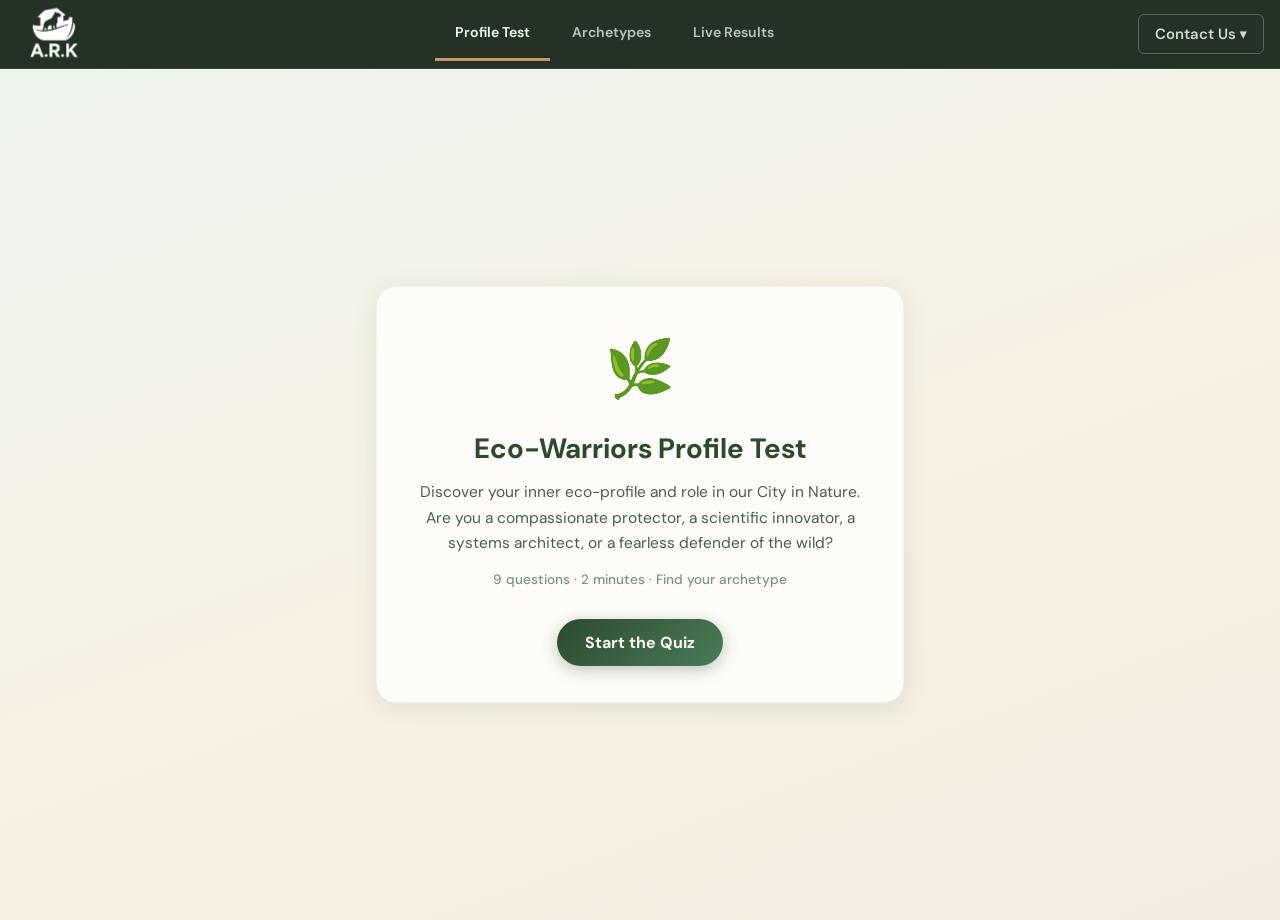
==== commit 5fb053a7: "Add files via upload" ====
--- a/index.html
+++ b/index.html
@@ -15,7 +15,7 @@
     <img src="assets/ARK_white_transparent_header.png" alt="ARK Initiative" class="ark-logo">
   </a>
   <div class="nav-links">
-    <a href="index.html" class="active">Personality Test</a>
+    <a href="index.html" class="active">Profile Test</a>
     <a href="archetypes.html">Archetypes</a>
     <a href="live-results.html">Live Results</a>
   </div>
@@ -59,8 +59,8 @@
     <section id="page-landing" class="page active">
       <div class="card landing-card">
         <div class="hero-icon">🌿</div>
-        <h1>Eco-Warrior &amp;<br>Wildlife Personality Test</h1>
-        <p class="subtitle">Discover your inner environmental archetype. Are you a compassionate protector, a scientific innovator, a community builder, or a fearless defender of the wild?</p>
+        <h1>Eco-Warriors Profile Test</h1>
+        <p class="subtitle">Discover your inner eco-profile and role in our City in Nature. Are you a compassionate protector, a scientific innovator, a systems architect, or a fearless defender of the wild?</p>
         <p class="tagline">9 questions · 2 minutes · Find your archetype</p>
         <button class="btn btn-primary" id="btn-start">Start the Quiz</button>
       </div>
@@ -90,6 +90,7 @@
     <section id="page-result" class="page">
       <div class="card result-card">
         <div class="result-icon" id="result-icon"></div>
+        <img id="result-char-img" class="result-char-img hidden" alt="" />
         <!-- Single archetype -->
         <div id="result-single-block">
           <p class="result-label">Your archetype is</p>
--- a/style.css
+++ b/style.css
@@ -59,6 +59,7 @@
   display: flex; gap: 2px; align-items: center;
   flex: 1; justify-content: center;
   flex-wrap: wrap;
+  /* Mobile: scrollable tab row — see @media below */
 }
 .site-nav a, .nav-links a {
   color: rgba(255,255,255,0.70); text-decoration: none;
@@ -168,6 +169,7 @@
 }
 .landing-card h1 { font-size: clamp(1.35rem, 5vw, 1.75rem); font-weight: 700; color: var(--forest); line-height: 1.25; margin-bottom: 14px; }
 .subtitle { color: var(--text-mid); font-size: 0.97rem; margin-bottom: 12px; }
+.subtitle em { font-style: italic; }
 .tagline { font-size: 0.85rem; color: var(--text-light); margin-bottom: 28px; font-weight: 500; }
 
 /* ---- BUTTONS ------------------------------------------------------------- */
@@ -240,7 +242,8 @@
 .result-label { font-size: 0.85rem; font-weight: 600; color: var(--text-light); text-transform: uppercase; letter-spacing: 0.08em; margin-bottom: 4px; }
 .result-title { font-size: clamp(1.35rem, 5vw, 1.7rem); font-weight: 700; color: var(--forest); margin-bottom: 14px; }
 .result-desc { color: var(--text-mid); font-size: 0.97rem; margin-bottom: 18px; line-height: 1.7; }
-.secondary-block { display: inline-block; background: var(--earth-light); border: 1px solid rgba(140,109,63,0.18); border-radius: 50px; padding: 7px 20px; margin-bottom: 28px; font-size: 0.88rem; }
+.secondary-block { display: inline-flex; align-items: center; gap: 6px; background: var(--earth-light); border: 1px solid rgba(140,109,63,0.18); border-radius: 50px; padding: 7px 20px; margin-bottom: 28px; font-size: 0.88rem; }
+.secondary-archetype-icon { width: 22px; height: 22px; object-fit: contain; flex-shrink: 0; transform: translateY(2px); }
 .secondary-label { color: var(--earth); font-weight: 600; }
 .secondary-name { color: var(--text-dark); font-weight: 700; }
 
@@ -249,24 +252,18 @@
 .score-row-header { display: flex; justify-content: space-between; align-items: baseline; margin-bottom: 5px; }
 .score-name { font-size: 0.88rem; font-weight: 600; color: var(--text-dark); }
 .score-pct  { font-size: 0.88rem; font-weight: 700; color: var(--moss); }
-.score-bar-bg   { background: #ddd8ce; border-radius: 50px; height: 10px; overflow: hidden; }
-.score-bar-fill { height: 100%; border-radius: 50px; background: linear-gradient(90deg, var(--moss), var(--sage)); transition: width 0.8s ease; }
+/* Composition-bar: track is near-invisible so the fill reads as a proportional
+   share of a whole, not a depleted progress bar out of 100. */
+.score-bar-bg   { background: rgba(180,200,185,0.18); border-radius: 50px; height: 10px; overflow: visible; position: relative; }
+.score-bar-fill { height: 100%; border-radius: 50px; background: linear-gradient(90deg, var(--moss), var(--sage)); transition: width 0.8s ease; box-shadow: 0 1px 4px rgba(74,124,89,0.18); }
 .score-row.primary .score-bar-bg   { height: 14px; }
-.score-row.primary .score-bar-fill { background: linear-gradient(90deg, var(--forest), var(--moss)); }
+.score-row.primary .score-bar-fill { background: linear-gradient(90deg, var(--forest), var(--moss)); box-shadow: 0 2px 8px rgba(44,74,46,0.28); }
 .score-row.primary .score-name     { font-size: 0.95rem; font-weight: 800; color: var(--forest); }
 .score-row.primary .score-pct      { font-size: 0.95rem; color: var(--forest); }
 
 /* ---- RESULT ACTIONS ------------------------------------------------------ */
 .result-actions { display: flex; flex-direction: column; gap: 12px; align-items: center; }
 .result-actions .btn { width: 100%; max-width: 320px; }
-.score-name { font-size: 0.88rem; font-weight: 600; color: var(--text-dark); }
-.score-pct  { font-size: 0.88rem; font-weight: 700; color: var(--moss); }
-.score-bar-bg   { background: #ddd8ce; border-radius: 50px; height: 10px; overflow: hidden; }
-.score-bar-fill { height: 100%; border-radius: 50px; background: linear-gradient(90deg, var(--moss), var(--sage)); transition: width 0.8s ease; }
-.score-row.primary .score-bar-bg   { height: 14px; }
-.score-row.primary .score-bar-fill { background: linear-gradient(90deg, var(--forest), var(--moss)); }
-.score-row.primary .score-name     { font-size: 0.95rem; font-weight: 800; color: var(--forest); }
-.score-row.primary .score-pct      { font-size: 0.95rem; color: var(--forest); }
 
 /* ---- MULTI-ARCHETYPE RESULT ---------------------------------------------- */
 .result-multi-list { display: flex; flex-wrap: wrap; justify-content: center; gap: 12px; margin-bottom: 18px; }
@@ -287,6 +284,34 @@
 .modal-box pre { background: #f4f1ec; border-radius: var(--radius-sm); padding: 14px; font-size: 0.78rem; overflow: auto; flex: 1; white-space: pre-wrap; word-break: break-all; }
 
 .hidden { display: none !important; }
+
+/* ---- RESULT CHARACTER IMAGE ---------------------------------------------- */
+.result-char-img {
+  display: block;
+  margin: 0 auto 16px;
+  width: 240px;
+  max-width: min(240px, 60vw);
+  object-fit: contain;
+}
+@media (max-width: 430px) {
+  .result-char-img { width: 180px; }
+}
+
+/* Multi-archetype tie: character images */
+.result-multi-char-img {
+  width: 80px;
+  height: 80px;
+  object-fit: contain;
+}
+
+/* Score bar small icons */
+.score-icon {
+  width: 32px;
+  height: 32px;
+  object-fit: contain;
+  vertical-align: middle;
+  margin-right: 6px;
+}
 
 /* ---- ARCHETYPES PAGE ----------------------------------------------------- */
 .arch-page { max-width: 1000px; margin: 0 auto; padding: 0 24px 96px; }
@@ -346,9 +371,15 @@
 /* Fade-in on scroll: initial hidden state */
 .arch-section,
 .arch-divider {
+  opacity: 1;
+  transform: translateY(0);
+  transition: opacity 0.65s ease-out, transform 0.65s ease-out;
+}
+/* Sections start visible by default for accessibility, then JS adds fade-in */
+.arch-section.arch-fade-ready,
+.arch-divider.arch-fade-ready {
   opacity: 0;
   transform: translateY(28px);
-  transition: opacity 0.65s ease-out, transform 0.65s ease-out;
 }
 /* Visible state added by JS */
 .arch-section.arch-visible,
@@ -370,21 +401,30 @@
   grid-template-columns: 1fr 1fr;
   gap: 64px;
   align-items: center;
-  margin-bottom: 0;
+  margin-bottom: 80px;
 }
 .arch-section--flip .arch-section-visual { order: -1; }
 .arch-section--flip .arch-section-text   { order:  1; }
 
-/* Visual panel */
+/* Visual panel — let scene image define height */
 .arch-visual-panel {
   position: relative;
   border-radius: 24px;
-  overflow: hidden;
-  aspect-ratio: 4 / 3;
   background: linear-gradient(145deg, color-mix(in srgb, var(--accent) 18%, #f7f0e3), color-mix(in srgb, var(--accent) 8%, #eef4f0));
   display: flex; align-items: center; justify-content: center;
-}
-.arch-img { width: 100%; height: 100%; object-fit: cover; position: absolute; inset: 0; }
+  padding: 16px;
+}
+.arch-scene-img {
+  display: block;
+  width: 100%;
+  max-width: 520px;
+  object-fit: contain;
+  border-radius: 16px;
+  margin: 0 auto;
+}
+@media (max-width: 1023px) {
+  .arch-scene-img { max-width: 100%; }
+}
 .arch-visual-fallback { display: flex; align-items: center; justify-content: center; width: 100%; height: 100%; }
 .arch-visual-icon { font-size: 80px; opacity: 0.55; }
 
@@ -419,6 +459,11 @@
   border-radius: 24px;
   padding: 32px;
   box-shadow: 0 8px 32px rgba(122,171,138,0.15);
+  /* Offset below the sticky nav (68px) + breathing room when scrolled to */
+  scroll-margin-top: 88px;
+}
+.arch-section {
+  scroll-margin-top: 88px;
 }
 .arch-your-badge {
   display: inline-block;
@@ -638,16 +683,57 @@
   .live-cloud-card { padding: 20px 14px; }
   #live-cloud { gap: 5px; }
   .cloud-row  { gap: 10px; }
-  .ark-logo { height: 26px; }
-  .nav-contact-btn { font-size: 0.75rem; padding: 7px 8px; }
-}
-
-/* Nav overflow guard */
+}
+
+/* Nav overflow guard + mobile horizontal-scroll tabs */
 .site-nav { overflow: visible; }
-.nav-links { min-width: 0; overflow: hidden; }
-@media (max-width: 480px) {
-  .site-nav { padding: 0 6px; gap: 0; }
-  .nav-links a { padding: 12px clamp(6px, 2vw, 12px); font-size: 0.75rem; }
+@media (max-width: 640px) {
+  .site-nav {
+    padding: 0 0 0 8px;
+    gap: 0;
+    /* Must stay overflow:visible so the contact dropdown isn't clipped. */
+    overflow: visible;
+  }
+  .nav-ark-logo { padding: 4px 4px; flex-shrink: 0; }
+
+  /* Scroll container for the three page tabs.
+     overflow:hidden here only clips the .nav-links box itself, not the
+     sibling .nav-contact-wrap, so the dropdown remains unclipped. */
+  .nav-links {
+    flex: 1;
+    flex-wrap: nowrap;
+    justify-content: flex-start;
+    overflow-x: auto;
+    overflow-y: visible;
+    scroll-behavior: smooth;
+    -webkit-overflow-scrolling: touch;
+    scrollbar-width: none;
+    position: relative;
+    -webkit-mask-image: linear-gradient(to right, black 70%, transparent 100%);
+    mask-image:         linear-gradient(to right, black 70%, transparent 100%);
+  }
+  .nav-links::-webkit-scrollbar { display: none; }
+
+  .nav-links a {
+    padding: 14px clamp(10px, 3.5vw, 16px);
+    font-size: 0.82rem;
+    flex-shrink: 0;
+  }
+
+  /* Contact button — fixed size, no flex shrink */
+  .nav-contact-wrap {
+    flex-shrink: 0;
+    padding-right: 8px;
+    /* Own stacking context so the dropdown floats above page content */
+    position: relative;
+    z-index: 200;
+  }
+  .nav-contact-btn { font-size: 0.78rem; padding: 8px 10px; }
+
+  /* Dropdown: raise above the sticky nav's z-index (100) and page cards */
+  .nav-contact-dropdown {
+    z-index: 400;
+  }
 }
 
 /* Stacked arch sections on mobile (below 1024px) */
